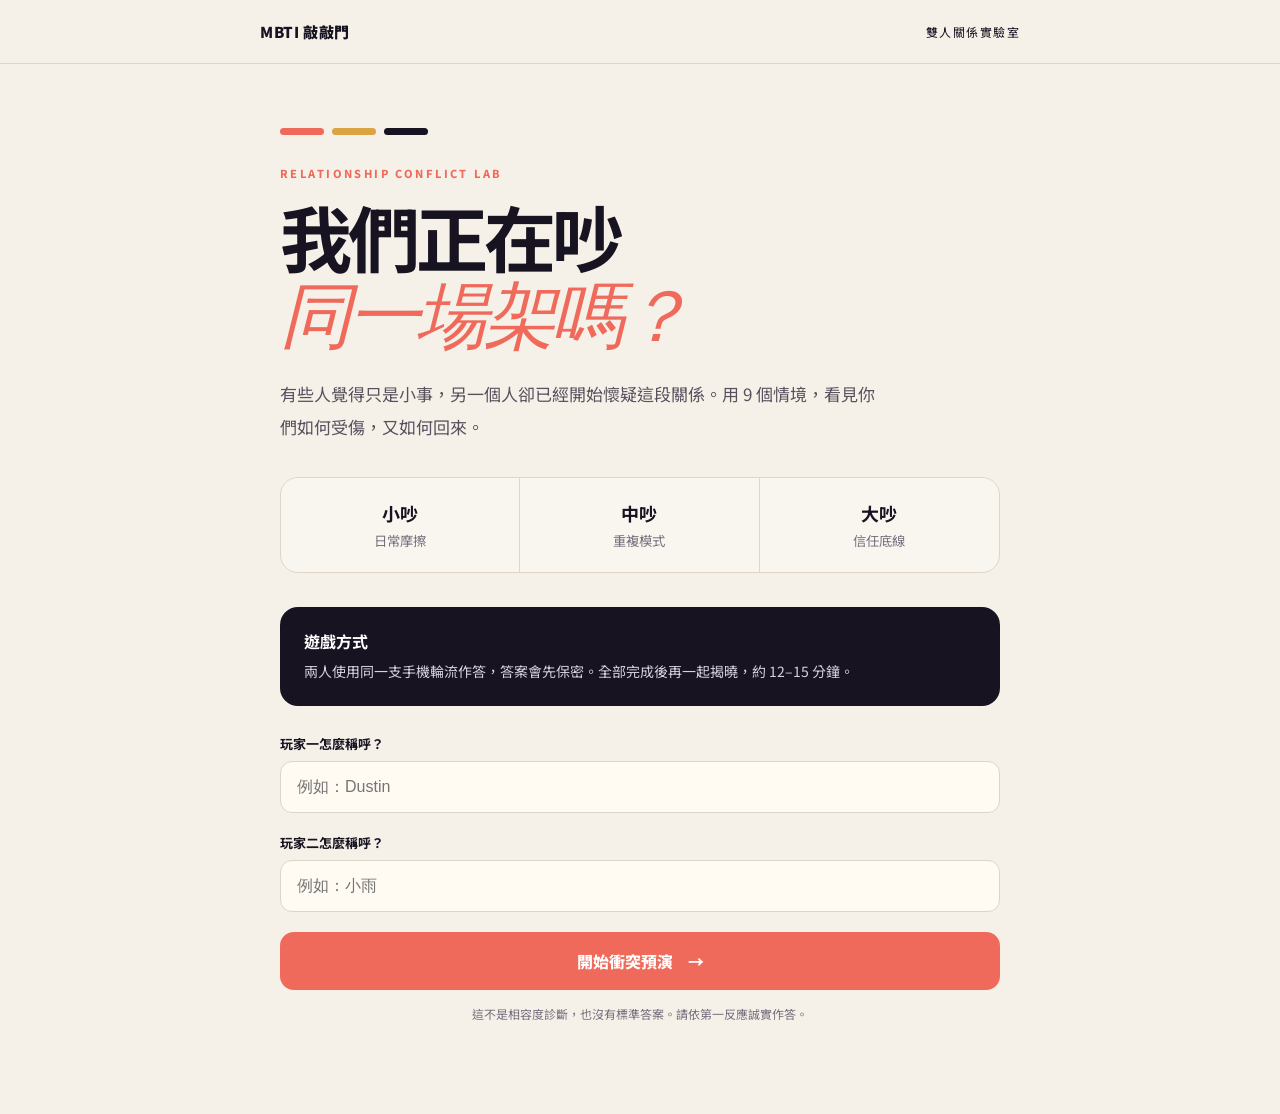
==== conflict-game/index.html @ 57e32699 "Add couples conflict simulation game" ====
<!doctype html>
<html lang="zh-Hant">
<head>
  <meta charset="utf-8">
  <meta name="viewport" content="width=device-width,initial-scale=1">
  <meta name="theme-color" content="#171321">
  <title>我們正在吵同一場架嗎？｜雙人衝突預演</title>
  <meta name="description" content="小吵、中吵、大吵的雙人關係互動遊戲，找出你們的衝突溫度差、小劇場與修復語言。">
  <link rel="stylesheet" href="styles.css?v=1">
</head>
<body>
  <header class="topbar"><a href="../" class="brand">MBTI 敲敲門</a><span>雙人關係實驗室</span></header>
  <main id="app">
    <section class="screen active" id="welcome">
      <div class="hero-mark"><span></span><span></span><span></span></div>
      <p class="eyebrow">RELATIONSHIP CONFLICT LAB</p>
      <h1>我們正在吵<br><em>同一場架嗎？</em></h1>
      <p class="lead">有些人覺得只是小事，另一個人卻已經開始懷疑這段關係。用 9 個情境，看見你們如何受傷，又如何回來。</p>
      <div class="levels"><div><b>小吵</b><small>日常摩擦</small></div><div><b>中吵</b><small>重複模式</small></div><div><b>大吵</b><small>信任底線</small></div></div>
      <div class="notice"><b>遊戲方式</b><p>兩人使用同一支手機輪流作答，答案會先保密。全部完成後再一起揭曉，約 12–15 分鐘。</p></div>
      <label class="name-field"><span>玩家一怎麼稱呼？</span><input id="p1Name" maxlength="10" placeholder="例如：Dustin"></label>
      <label class="name-field"><span>玩家二怎麼稱呼？</span><input id="p2Name" maxlength="10" placeholder="例如：小雨"></label>
      <button class="primary" id="startBtn">開始衝突預演 <span>→</span></button>
      <p class="fine">這不是相容度診斷，也沒有標準答案。請依第一反應誠實作答。</p>
    </section>

    <section class="screen handoff" id="handoff">
      <div class="lock">✦</div><p class="eyebrow" id="handoffStep">PLAYER 1</p>
      <h2>請把手機交給<br><em id="handoffName">玩家一</em></h2>
      <p id="handoffText">接下來是你的秘密作答時間，另一位請先不要偷看。</p>
      <button class="primary" id="readyBtn">我準備好了</button>
    </section>

    <section class="screen" id="quiz">
      <div class="progress-head"><button class="ghost" id="quitBtn">×</button><div><small id="playerLabel">玩家一作答中</small><div class="bar"><i id="progressBar"></i></div></div><b id="progressText">1 / 9</b></div>
      <article class="scenario-card">
        <div class="level-tag" id="levelTag">小吵 · 日常摩擦</div><span class="scenario-no" id="scenarioNo">01</span>
        <h2 id="scenarioTitle"></h2><p id="scenarioText"></p>
      </article>
      <div class="question-block"><p class="q-label">01 · 情境投射</p><h3>這個畫面最讓你想到什麼？</h3><div class="options" id="relationOptions"></div></div>
      <div class="question-block"><p class="q-label">02 · 衝突溫度</p><h3>如果發生在你身上，你會把它放在哪一級？</h3><div class="severity" id="severityOptions"></div></div>
      <div class="question-block"><p class="q-label">03 · 內心小劇場</p><h3>你腦中最可能先冒出哪句話？</h3><div class="options compact" id="storyOptions"></div></div>
      <div class="question-block"><p class="q-label">04 · 第一反應</p><h3>你接下來最可能怎麼做？</h3><div class="options compact" id="reactionOptions"></div></div>
      <div class="question-block"><p class="q-label">05 · 修復語言</p><h3>你最需要對方做哪一件事？</h3><div class="options compact" id="repairOptions"></div></div>
      <button class="primary sticky" id="nextBtn" disabled>確認這一題 <span>→</span></button>
    </section>

    <section class="screen" id="results">
      <p class="eyebrow">YOUR CONFLICT MAP</p><h1>你們不是不在乎，<br><em>只是受傷的翻譯不同。</em></h1>
      <div class="score-card"><span>衝突溫度差</span><strong id="gapScore">0.0</strong><small>/ 3 級</small><p id="gapText"></p></div>
      <div class="result-section"><div class="section-title"><span>01</span><h2>九個情境的溫度</h2></div><div id="scenarioResults" class="scenario-results"></div></div>
      <div class="result-section"><div class="section-title"><span>02</span><h2>你們的衝突本能</h2></div><div class="profile-grid" id="profileResults"></div></div>
      <div class="result-section"><div class="section-title"><span>03</span><h2>最容易卡住的循環</h2></div><div class="cycle" id="cycleResult"></div></div>
      <div class="result-section"><div class="section-title"><span>04</span><h2>修復公約</h2></div><div class="covenant" id="covenant"></div></div>
      <div class="actions"><button class="primary" id="copyBtn">複製結果摘要</button><button class="secondary" id="restartBtn">重新開始</button></div>
      <a class="back-home" href="../">回到 MBTI 敲敲門</a>
    </section>
  </main>
  <script src="script.js?v=1"></script>
</body>
</html>
---- conflict-game/styles.css ----
@import url('https://fonts.googleapis.com/css2?family=Noto+Sans+TC:wght@400;500;600;700;900&family=DM+Serif+Display:ital@0;1&display=swap');
:root{--ink:#171321;--paper:#f5f0e8;--card:#fffaf2;--coral:#ef6a5b;--rose:#d94f70;--gold:#d9a441;--muted:#776f7e;--line:#ded5ca;--green:#527e70}*{box-sizing:border-box}html{scroll-behavior:smooth}body{margin:0;background:var(--paper);color:var(--ink);font-family:'Noto Sans TC',sans-serif}.topbar{height:64px;padding:0 max(22px,calc((100vw - 760px)/2));display:flex;align-items:center;justify-content:space-between;border-bottom:1px solid var(--line);font-size:12px;letter-spacing:.12em}.brand{font-weight:900;color:var(--ink);text-decoration:none;font-size:15px;letter-spacing:.04em}.screen{display:none;width:min(720px,calc(100% - 36px));margin:0 auto;padding:64px 0 80px}.screen.active{display:block}.eyebrow{font-size:11px;letter-spacing:.22em;font-weight:800;color:var(--coral);margin:0 0 18px}h1,h2,h3,p{margin-top:0}h1{font-size:clamp(42px,9vw,72px);line-height:1.03;letter-spacing:-.055em;margin-bottom:25px}em{font-family:'DM Serif Display',serif;font-weight:400;color:var(--coral)}.lead{font-size:17px;line-height:1.9;color:#59515e;max-width:600px}.hero-mark{display:flex;gap:8px;margin-bottom:30px}.hero-mark span{width:44px;height:7px;border-radius:8px;background:var(--coral)}.hero-mark span:nth-child(2){background:var(--gold)}.hero-mark span:nth-child(3){background:var(--ink)}.levels{display:grid;grid-template-columns:repeat(3,1fr);border:1px solid var(--line);border-radius:18px;overflow:hidden;margin:34px 0}.levels div{padding:22px 10px;text-align:center;background:rgba(255,255,255,.35);border-right:1px solid var(--line)}.levels div:last-child{border:0}.levels b,.levels small{display:block}.levels b{font-size:18px}.levels small{color:var(--muted);margin-top:5px}.notice{background:var(--ink);color:white;border-radius:18px;padding:22px 24px;margin:28px 0}.notice p{margin:7px 0 0;color:#d8d0df;line-height:1.7;font-size:14px}.name-field{display:block;margin:20px 0}.name-field span{display:block;font-size:13px;font-weight:700;margin-bottom:8px}.name-field input{width:100%;border:1px solid var(--line);background:var(--card);padding:16px;border-radius:12px;font-size:16px;color:var(--ink);outline:none}.name-field input:focus{border-color:var(--coral);box-shadow:0 0 0 3px rgba(239,106,91,.12)}button{font:inherit;cursor:pointer}.primary{width:100%;border:0;border-radius:14px;background:var(--coral);color:white;padding:17px 20px;font-weight:800;font-size:16px;display:flex;justify-content:center;gap:15px;transition:.2s}.primary:hover{transform:translateY(-2px);box-shadow:0 8px 25px rgba(239,106,91,.25)}.primary:disabled{opacity:.35;transform:none;box-shadow:none;cursor:not-allowed}.fine{text-align:center;color:var(--muted);font-size:12px;margin-top:15px}.handoff{text-align:center;padding-top:100px}.lock{margin:0 auto 28px;width:80px;height:80px;border-radius:50%;display:grid;place-items:center;background:var(--ink);color:var(--gold);font-size:28px}.handoff h2{font-size:42px;line-height:1.2}.handoff>p:not(.eyebrow){color:var(--muted);line-height:1.8;margin:20px auto 35px;max-width:390px}.progress-head{display:flex;align-items:center;gap:14px;margin-bottom:30px;position:sticky;top:0;background:rgba(245,240,232,.94);backdrop-filter:blur(10px);z-index:4;padding:14px 0}.progress-head>div{flex:1}.progress-head small{font-size:11px;font-weight:800}.bar{height:5px;background:#e3dcd4;border-radius:8px;margin-top:7px;overflow:hidden}.bar i{height:100%;display:block;background:var(--coral);width:10%;transition:.3s}.progress-head>b{font-size:12px}.ghost{width:32px;height:32px;border:0;background:transparent;font-size:24px}.scenario-card{position:relative;background:var(--ink);color:white;border-radius:24px;padding:35px;margin-bottom:28px;overflow:hidden}.scenario-card:after{content:'';position:absolute;width:140px;height:140px;border:1px solid rgba(255,255,255,.13);border-radius:50%;right:-50px;bottom:-60px}.level-tag{display:inline-block;color:#ffd9d4;background:rgba(239,106,91,.18);border-radius:99px;padding:7px 11px;font-size:11px;font-weight:800}.scenario-no{position:absolute;right:25px;top:18px;font-family:'DM Serif Display',serif;font-size:50px;color:rgba(255,255,255,.12)}.scenario-card h2{font-size:29px;margin:25px 0 13px}.scenario-card p{line-height:1.85;color:#ddd5e4;margin:0}.question-block{background:var(--card);border:1px solid var(--line);border-radius:20px;padding:25px;margin:16px 0}.q-label{font-size:10px;letter-spacing:.15em;color:var(--coral);font-weight:900;margin-bottom:9px}.question-block h3{font-size:17px;margin-bottom:18px}.options{display:grid;gap:9px}.options button,.severity button{border:1px solid var(--line);border-radius:12px;padding:13px 15px;background:white;color:var(--ink);text-align:left;font-size:14px;transition:.15s}.options button:hover,.severity button:hover{border-color:#baaca2}.options button.selected,.severity button.selected{border-color:var(--coral);background:#fff0ed;color:#b84338;font-weight:700;box-shadow:inset 0 0 0 1px var(--coral)}.severity{display:grid;grid-template-columns:repeat(5,1fr);gap:7px}.severity button{text-align:center;padding:12px 4px;font-size:12px}.severity button span{display:block;font-weight:900;font-size:18px;margin-bottom:3px}.sticky{margin-top:26px}.score-card{background:var(--ink);color:white;border-radius:24px;padding:30px;margin:34px 0;position:relative}.score-card span{display:block;color:#bcb3c4;font-size:12px}.score-card strong{font-family:'DM Serif Display',serif;font-size:68px;color:var(--gold)}.score-card small{color:#bcb3c4}.score-card p{margin:8px 0 0;line-height:1.7}.result-section{margin-top:55px}.section-title{display:flex;align-items:center;gap:15px;border-bottom:1px solid var(--line);padding-bottom:12px;margin-bottom:20px}.section-title span{font-family:'DM Serif Display',serif;color:var(--coral);font-size:23px}.section-title h2{font-size:24px;margin:0}.scenario-results{display:grid;gap:9px}.result-row{display:grid;grid-template-columns:1fr 55px 55px;align-items:center;padding:14px;background:var(--card);border:1px solid var(--line);border-radius:12px;font-size:13px}.result-row b{font-size:14px}.result-row span{text-align:center;border-radius:20px;padding:5px 2px;background:#eee6dc}.result-row .hot{background:#ffe1dc;color:#b84338}.profile-grid{display:grid;grid-template-columns:1fr 1fr;gap:12px}.profile{border-radius:18px;border:1px solid var(--line);background:var(--card);padding:22px}.profile>span{color:var(--coral);font-size:11px;font-weight:800}.profile h3{margin:7px 0 15px}.profile p{color:var(--muted);font-size:13px;line-height:1.7}.profile ul{padding:0;list-style:none;margin:0}.profile li{font-size:12px;padding:8px 0;border-top:1px solid var(--line)}.cycle,.covenant{padding:25px;background:var(--card);border:1px solid var(--line);border-radius:18px;line-height:1.8}.cycle .arrow{color:var(--coral);font-weight:900;margin:0 5px}.covenant ol{padding-left:22px;margin:0}.covenant li{margin:8px 0}.actions{display:grid;grid-template-columns:2fr 1fr;gap:10px;margin-top:40px}.secondary{border:1px solid var(--ink);background:transparent;border-radius:14px;font-weight:800}.back-home{display:block;text-align:center;margin:24px;color:var(--muted);font-size:13px}.toast{position:fixed;left:50%;bottom:28px;transform:translateX(-50%);background:var(--ink);color:white;padding:12px 20px;border-radius:99px;font-size:13px;z-index:10}
@media(max-width:560px){.screen{width:min(100% - 28px,720px);padding-top:42px}.topbar{padding:0 15px}.topbar span{font-size:10px}h1{font-size:44px}.lead{font-size:15px}.levels b{font-size:15px}.levels small{font-size:10px}.scenario-card{padding:27px 22px}.scenario-card h2{font-size:24px}.question-block{padding:20px 16px}.severity{grid-template-columns:repeat(3,1fr)}.profile-grid{grid-template-columns:1fr}.result-row{grid-template-columns:1fr 48px 48px}.actions{grid-template-columns:1fr}.secondary{padding:15px}.handoff h2{font-size:34px}}
@media(prefers-reduced-motion:reduce){*{scroll-behavior:auto!important;transition:none!important}}
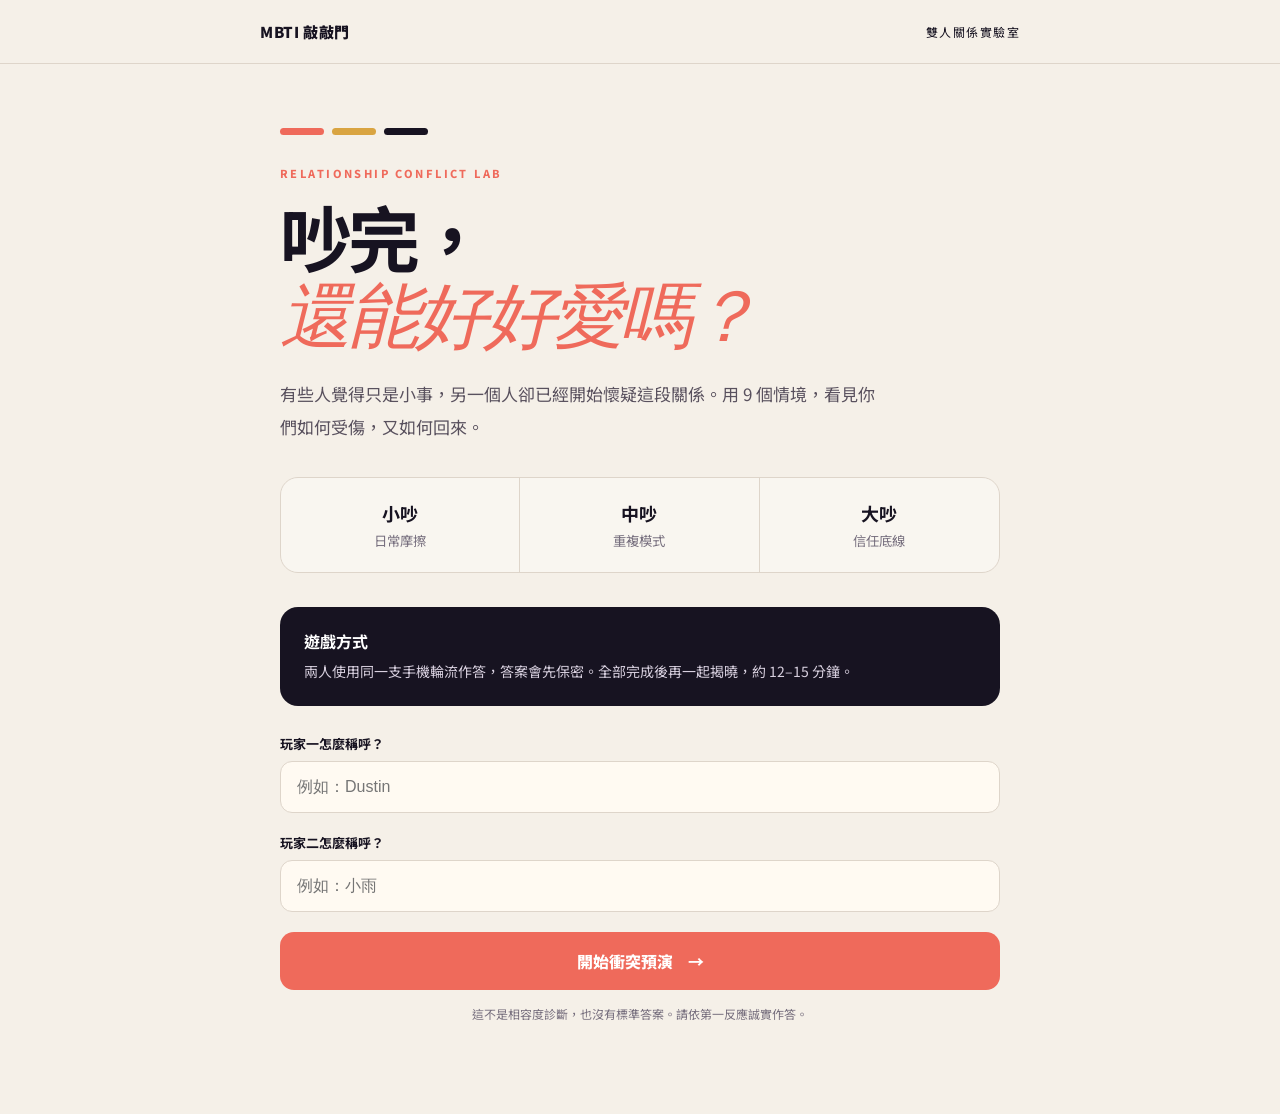
==== commit c08f1a43: "Rename conflict game" ====
--- a/conflict-game/index.html
+++ b/conflict-game/index.html
@@ -4,7 +4,7 @@
   <meta charset="utf-8">
   <meta name="viewport" content="width=device-width,initial-scale=1">
   <meta name="theme-color" content="#171321">
-  <title>我們正在吵同一場架嗎？｜雙人衝突預演</title>
+  <title>吵完，還能好好愛嗎？｜雙人衝突預演</title>
   <meta name="description" content="小吵、中吵、大吵的雙人關係互動遊戲，找出你們的衝突溫度差、小劇場與修復語言。">
   <link rel="stylesheet" href="styles.css?v=1">
 </head>
@@ -14,7 +14,7 @@
     <section class="screen active" id="welcome">
       <div class="hero-mark"><span></span><span></span><span></span></div>
       <p class="eyebrow">RELATIONSHIP CONFLICT LAB</p>
-      <h1>我們正在吵<br><em>同一場架嗎？</em></h1>
+      <h1>吵完，<br><em>還能好好愛嗎？</em></h1>
       <p class="lead">有些人覺得只是小事，另一個人卻已經開始懷疑這段關係。用 9 個情境，看見你們如何受傷，又如何回來。</p>
       <div class="levels"><div><b>小吵</b><small>日常摩擦</small></div><div><b>中吵</b><small>重複模式</small></div><div><b>大吵</b><small>信任底線</small></div></div>
       <div class="notice"><b>遊戲方式</b><p>兩人使用同一支手機輪流作答，答案會先保密。全部完成後再一起揭曉，約 12–15 分鐘。</p></div>
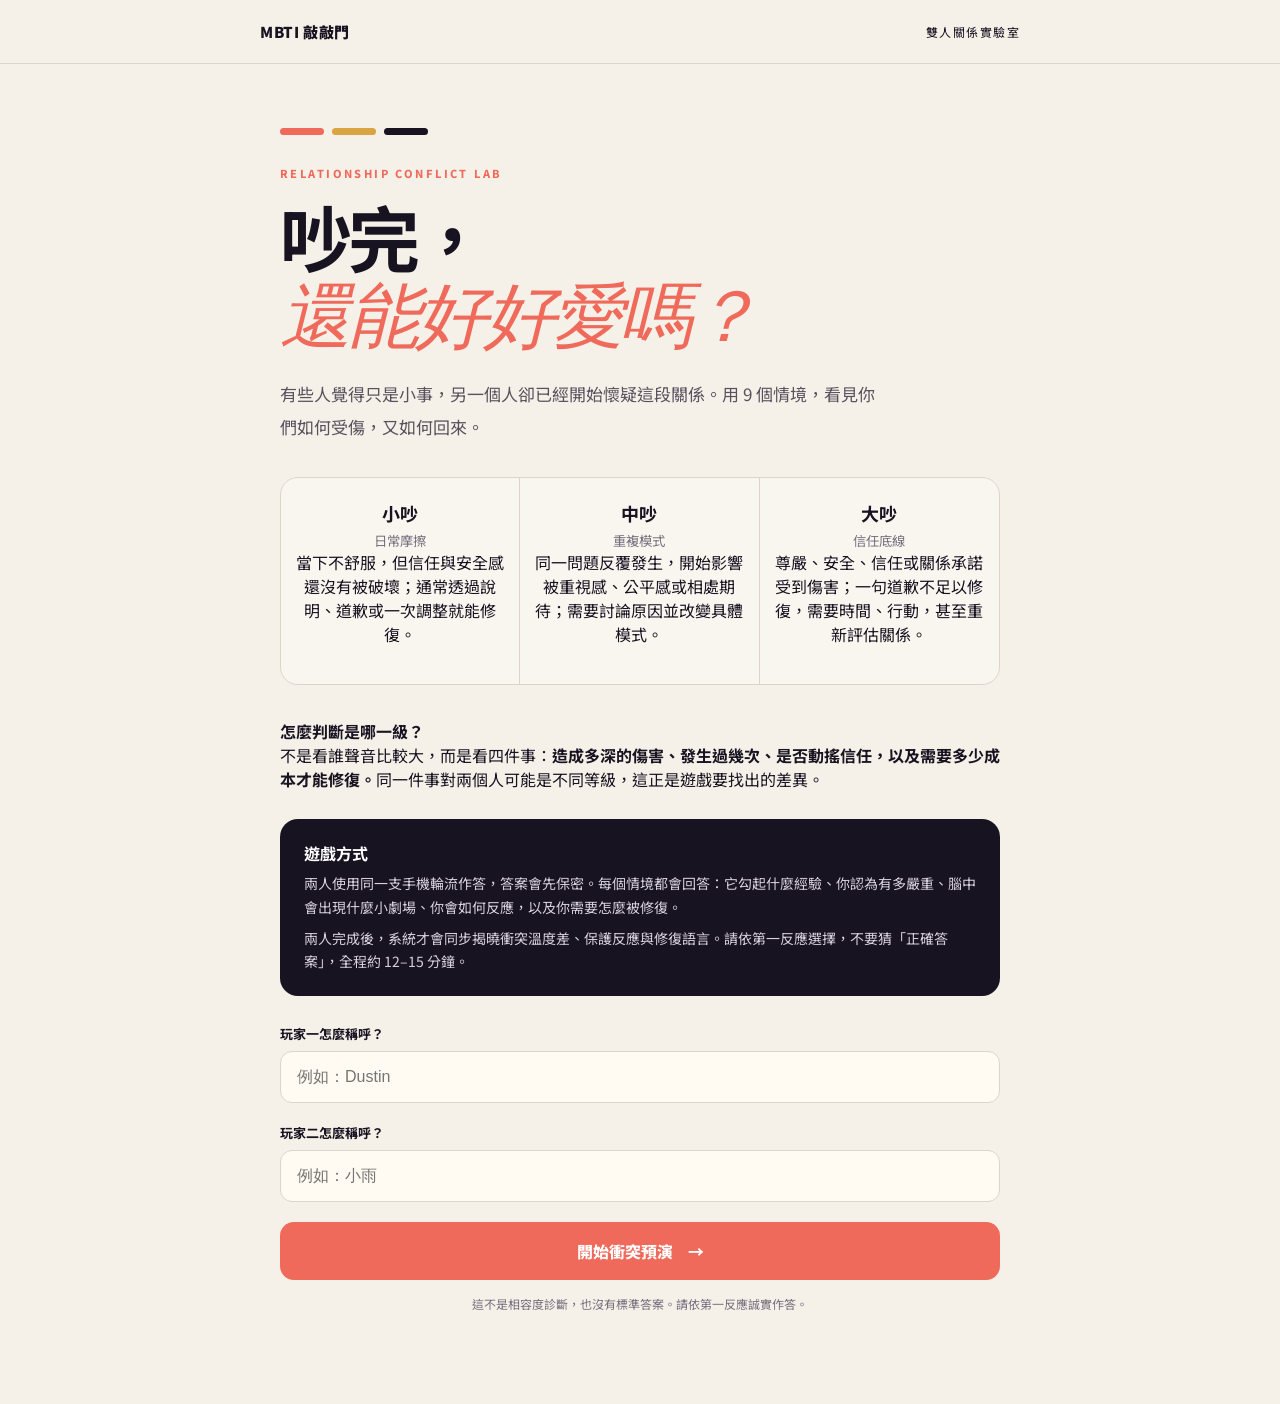
==== commit 17519937: "Explain conflict levels and game rules" ====
--- a/conflict-game/index.html
+++ b/conflict-game/index.html
@@ -16,8 +16,16 @@
       <p class="eyebrow">RELATIONSHIP CONFLICT LAB</p>
       <h1>吵完，<br><em>還能好好愛嗎？</em></h1>
       <p class="lead">有些人覺得只是小事，另一個人卻已經開始懷疑這段關係。用 9 個情境，看見你們如何受傷，又如何回來。</p>
-      <div class="levels"><div><b>小吵</b><small>日常摩擦</small></div><div><b>中吵</b><small>重複模式</small></div><div><b>大吵</b><small>信任底線</small></div></div>
-      <div class="notice"><b>遊戲方式</b><p>兩人使用同一支手機輪流作答，答案會先保密。全部完成後再一起揭曉，約 12–15 分鐘。</p></div>
+      <div class="levels">
+        <div><b>小吵</b><small>日常摩擦</small><p>當下不舒服，但信任與安全感還沒有被破壞；通常透過說明、道歉或一次調整就能修復。</p></div>
+        <div><b>中吵</b><small>重複模式</small><p>同一問題反覆發生，開始影響被重視感、公平感或相處期待；需要討論原因並改變具體模式。</p></div>
+        <div><b>大吵</b><small>信任底線</small><p>尊嚴、安全、信任或關係承諾受到傷害；一句道歉不足以修復，需要時間、行動，甚至重新評估關係。</p></div>
+      </div>
+      <div class="definition-note">
+        <b>怎麼判斷是哪一級？</b>
+        <p>不是看誰聲音比較大，而是看四件事：<strong>造成多深的傷害、發生過幾次、是否動搖信任，以及需要多少成本才能修復。</strong>同一件事對兩個人可能是不同等級，這正是遊戲要找出的差異。</p>
+      </div>
+      <div class="notice"><b>遊戲方式</b><p>兩人使用同一支手機輪流作答，答案會先保密。每個情境都會回答：它勾起什麼經驗、你認為有多嚴重、腦中會出現什麼小劇場、你會如何反應，以及你需要怎麼被修復。</p><p>兩人完成後，系統才會同步揭曉衝突溫度差、保護反應與修復語言。請依第一反應選擇，不要猜「正確答案」，全程約 12–15 分鐘。</p></div>
       <label class="name-field"><span>玩家一怎麼稱呼？</span><input id="p1Name" maxlength="10" placeholder="例如：Dustin"></label>
       <label class="name-field"><span>玩家二怎麼稱呼？</span><input id="p2Name" maxlength="10" placeholder="例如：小雨"></label>
       <button class="primary" id="startBtn">開始衝突預演 <span>→</span></button>
